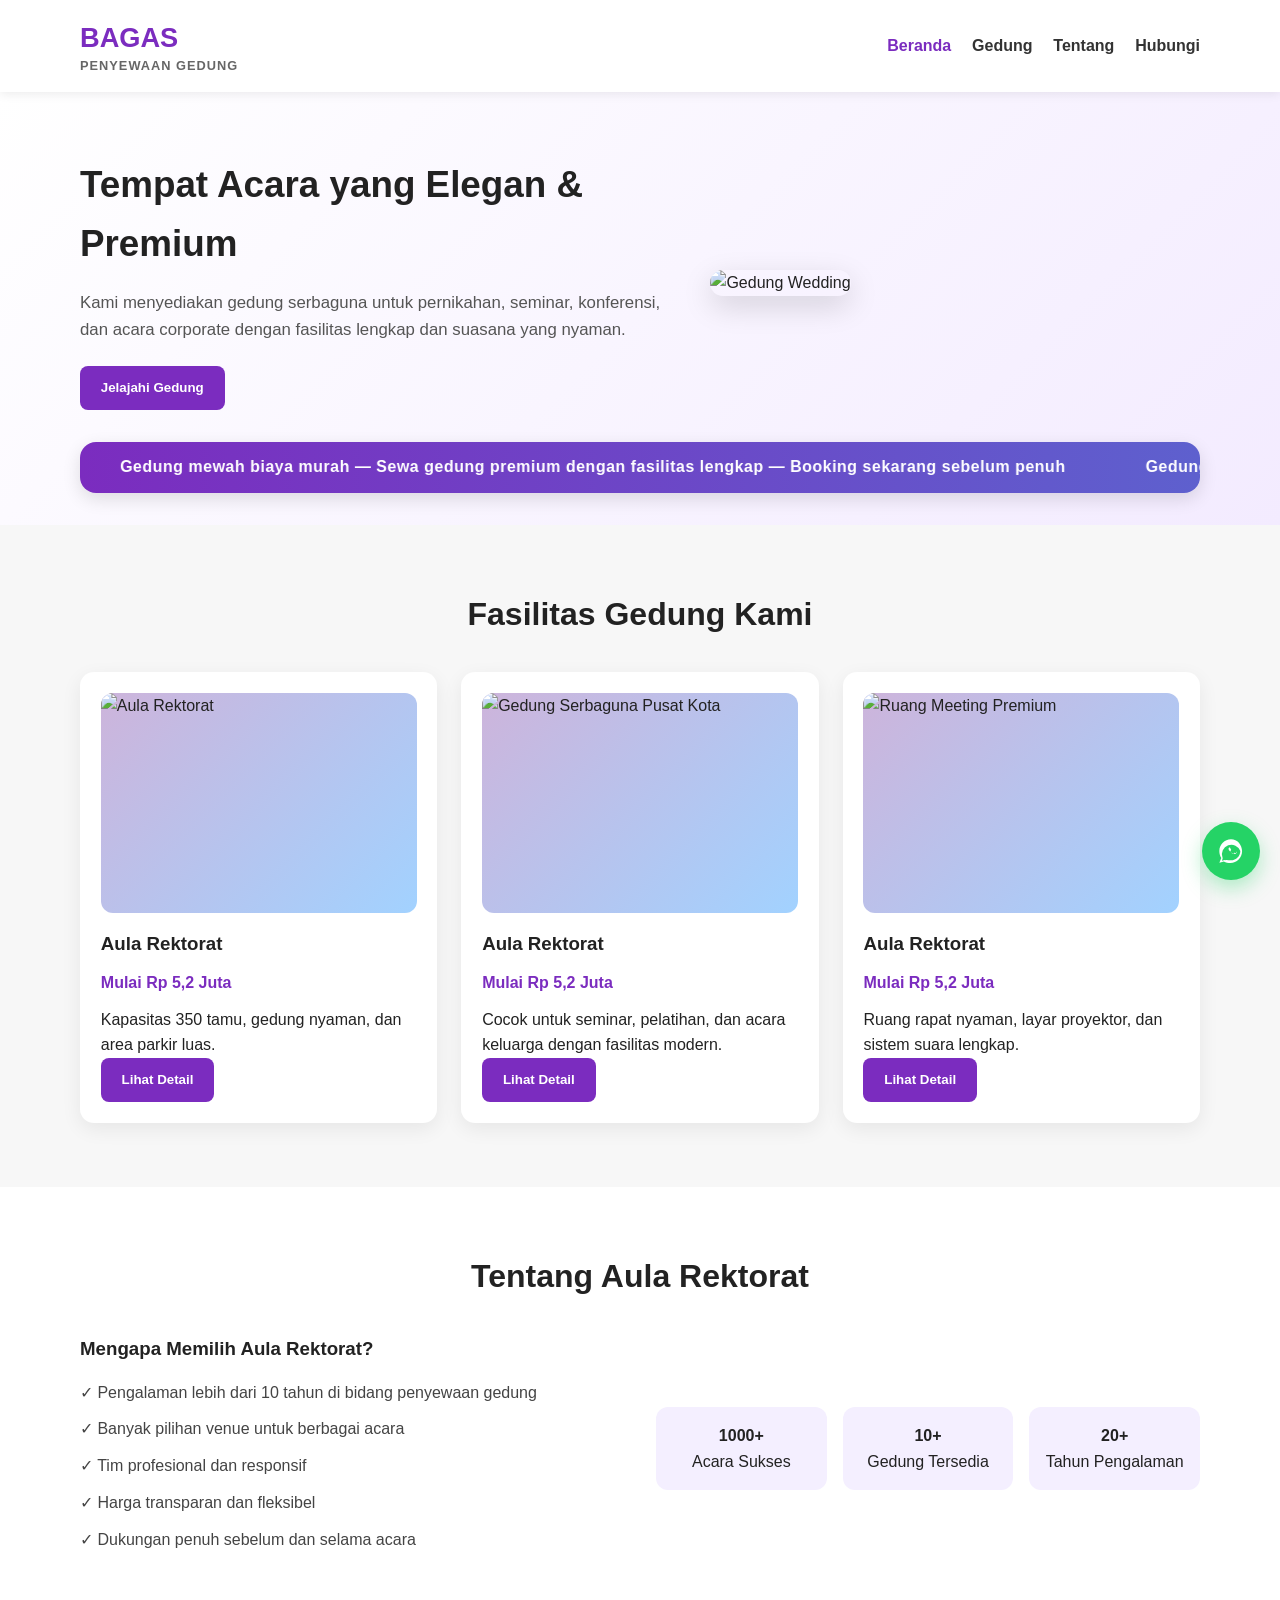
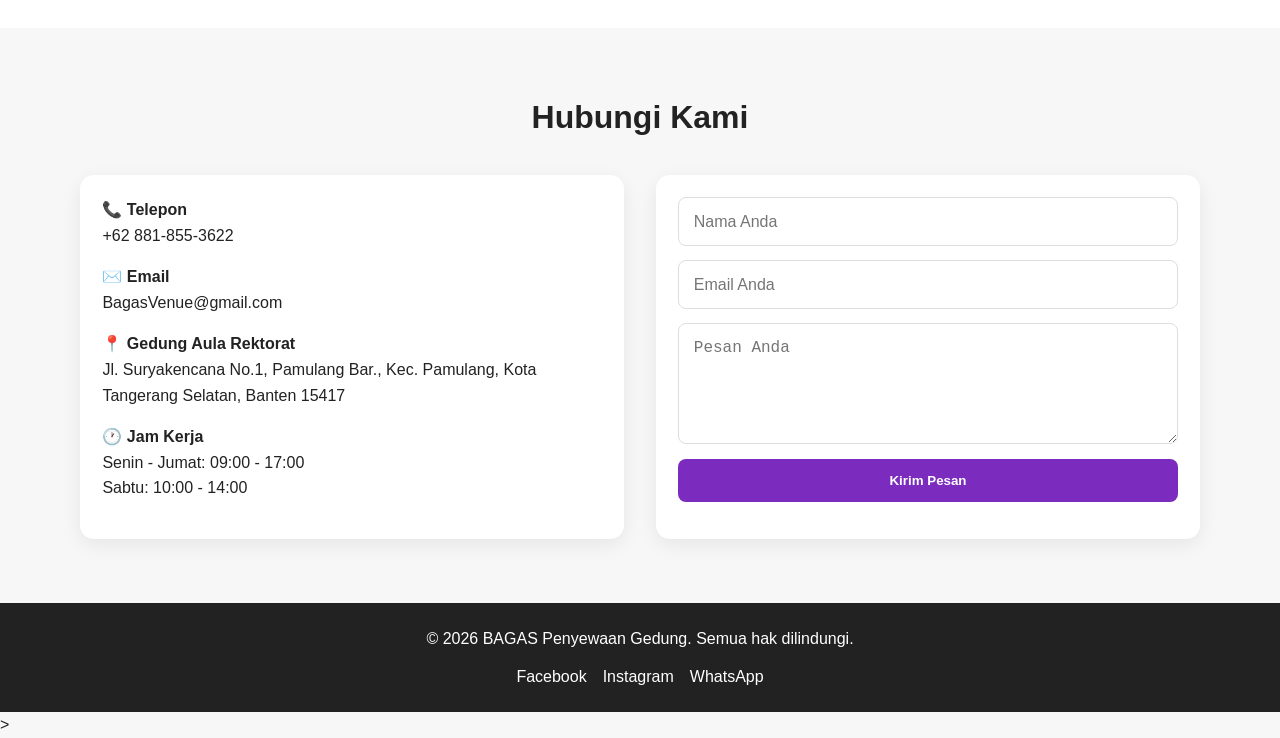
==== index.html @ 6fd58b84 "Add files via upload" ====
<!DOCTYPE html>
<html lang="id">
<head>
    <meta charset="UTF-8">
    <meta name="viewport" content="width=device-width, initial-scale=1.0">
    <title>BAGAS - Penyewaan Gedung & Venue</title>
    <style>
        * {
            margin: 0;
            padding: 0;
            box-sizing: border-box;
        }

        html {
            scroll-behavior: smooth;
        }

        body {
            font-family: Arial, sans-serif;
            background: #f7f7f7;
            color: #222;
            line-height: 1.6;
        }

        .container {
            width: min(1120px, 90%);
            margin: 0 auto;
        }

        .navbar {
            background: #fff;
            box-shadow: 0 2px 10px rgba(0,0,0,0.08);
            position: sticky;
            top: 0;
            z-index: 1000;
        }

        .navbar .container {
            display: flex;
            justify-content: space-between;
            align-items: center;
            padding: 1rem 0;
        }

        .logo h1 {
            font-size: 1.7rem;
            color: #7b2cbf;
            margin-bottom: -4px;
        }

        .logo .tagline {
            font-size: 0.8rem;
            font-weight: 700;
            color: #666;
            letter-spacing: 1px;
        }

        .nav-menu {
            display: flex;
            list-style: none;
            gap: 1.3rem;
        }

        .nav-link {
            text-decoration: none;
            color: #333;
            font-weight: 600;
            transition: color 0.3s ease;
        }

        .nav-link:hover,
        .nav-link.active {
            color: #7b2cbf;
        }

        .hero {
            padding: 4rem 0 2rem;
            background: linear-gradient(135deg, #ffffff 0%, #f3ebff 100%);
        }

        .hero-grid {
            display: grid;
            grid-template-columns: 1.1fr 0.9fr;
            gap: 2rem;
            align-items: center;
        }

        .hero-content h2 {
            font-size: 2.3rem;
            margin-bottom: 1rem;
            color: #222;
        }

        .hero-content p {
            font-size: 1.05rem;
            margin-bottom: 1.4rem;
            color: #555;
            max-width: 600px;
        }

        .cta-button,
        .property-btn,
        .submit-btn {
            background: #7b2cbf;
            color: #fff;
            border: none;
            padding: 0.9rem 1.3rem;
            border-radius: 8px;
            cursor: pointer;
            transition: 0.3s ease;
            font-weight: 600;
        }

        .cta-button:hover,
        .property-btn:hover,
        .submit-btn:hover {
            background: #5e60ce;
        }

        .hero-image img {
            width: 100%;
            border-radius: 16px;
            box-shadow: 0 10px 30px rgba(0,0,0,0.15);
        }

        .promo-bar {
            overflow: hidden;
            background: linear-gradient(90deg, #7b2cbf, #5e60ce);
            color: #fff;
            padding: 0.8rem 0;
            border-radius: 16px;
            margin-top: 2rem;
            box-shadow: 0 6px 18px rgba(0,0,0,0.12);
        }

        .promo-track {
            display: flex;
            width: max-content;
            animation: slideFade 20s linear infinite;
            white-space: nowrap;
            will-change: transform, opacity;
        }

        .promo-track span {
            padding: 0 2.5rem;
            font-weight: 700;
            letter-spacing: 0.5px;
        }

        @keyframes slideFade {
            0% {
                transform: translateX(100%);
                opacity: 0;
            }
            8% {
                transform: translateX(0);
                opacity: 1;
            }
            100% {
                transform: translateX(-60%);
                opacity: 1;
            }
        }

        .section-title {
            text-align: center;
            font-size: 2rem;
            margin-bottom: 2rem;
            color: #222;
        }

        .properties {
            padding: 4rem 0;
        }

        .properties-grid {
            display: grid;
            grid-template-columns: repeat(3, 1fr);
            gap: 1.5rem;
        }

        .property-card {
            background: #fff;
            padding: 1.3rem;
            border-radius: 14px;
            box-shadow: 0 6px 20px rgba(0,0,0,0.07);
        }

        .property-image {
            width: 100%;
            height: 220px;
            margin-bottom: 1rem;
            overflow: hidden;
            border-radius: 12px;
            background: linear-gradient(135deg, #cdb4db, #a2d2ff);
        }

        .property-image img {
            width: 100%;
            height: 100%;
            object-fit: cover;
            object-position: center;
            display: block;
        }

        .property-price {
            color: #7b2cbf;
            font-weight: 700;
            margin: 0.7rem 0;
        }

        .about {
            padding: 4rem 0;
            background: #fff;
        }

        .about-content {
            display: grid;
            grid-template-columns: 1fr 1fr;
            gap: 2rem;
            align-items: center;
        }

        .features-list {
            list-style: none;
            margin-top: 1rem;
        }

        .features-list li {
            margin-bottom: 0.7rem;
            color: #444;
        }

        .about-stats {
            display: grid;
            grid-template-columns: repeat(3, 1fr);
            gap: 1rem;
        }

        .stat {
            background: #f4efff;
            padding: 1rem;
            border-radius: 12px;
            text-align: center;
        }

        .contact {
            padding: 4rem 0;
        }

        .contact-content {
            display: grid;
            grid-template-columns: 1fr 1fr;
            gap: 2rem;
        }

        .contact-info {
            background: #fff;
            padding: 1.4rem;
            border-radius: 14px;
            box-shadow: 0 6px 20px rgba(0,0,0,0.07);
        }

        .info-item {
            margin-bottom: 1rem;
        }

        .contact-form {
            display: flex;
            flex-direction: column;
            gap: 0.9rem;
            background: #fff;
            padding: 1.4rem;
            border-radius: 14px;
            box-shadow: 0 6px 20px rgba(0,0,0,0.07);
        }

        .contact-form input,
        .contact-form textarea {
            padding: 0.9rem;
            border: 1px solid #ddd;
            border-radius: 8px;
            font-size: 1rem;
        }

        .footer {
            background: #222;
            color: #fff;
            padding: 1.4rem 0;
            text-align: center;
        }

        .social-links {
            margin-top: 0.8rem;
            display: flex;
            justify-content: center;
            gap: 1rem;
        }

        .social-link {
            color: #fff;
            text-decoration: none;
        }

        .whatsapp-float {
            position: fixed;
            right: 20px;
            bottom: 20px;
            width: 58px;
            height: 58px;
            background: #25D366;
            color: #fff;
            border-radius: 50%;
            display: flex;
            align-items: center;
            justify-content: center;
            box-shadow: 0 8px 20px rgba(37, 211, 102, 0.35);
            z-index: 1200;
            transition: transform 0.3s ease, box-shadow 0.3s ease;
        }

        .whatsapp-float:hover {
            transform: scale(1.05);
            box-shadow: 0 10px 24px rgba(37, 211, 102, 0.45);
        }

        .whatsapp-float svg {
            width: 28px;
            height: 28px;
        }

        @media (max-width: 900px) {
            .hero-grid,
            .about-content,
            .contact-content,
            .properties-grid {
                grid-template-columns: 1fr;
            }

            .about-stats {
                grid-template-columns: 1fr;
            }
        }

        @media (max-width: 700px) {
            .nav-menu {
                display: none;
            }

            .navbar .container {
                justify-content: center;
            }

            .hero {
                padding: 2.5rem 0;
            }

            .hero-content h2 {
                font-size: 1.8rem;
            }
        }
    </style>
</head>
<body>
    <nav class="navbar">
        <div class="container">
            <div class="logo">
                <h1>BAGAS</h1>
                <p class="tagline">PENYEWAAN GEDUNG</p>
            </div>
            <ul class="nav-menu">
                <li><a href="#home" class="nav-link active">Beranda</a></li>
                <li><a href="#properties" class="nav-link">Gedung</a></li>
                <li><a href="#about" class="nav-link">Tentang</a></li>
                <li><a href="#contact" class="nav-link">Hubungi</a></li>
            </ul>
        </div>
    </nav>

    <section id="home" class="hero">
        <div class="container hero-grid">
            <div class="hero-content">
                <h2>Tempat Acara yang Elegan & Premium</h2>
                <p>Kami menyediakan gedung serbaguna untuk pernikahan, seminar, konferensi, dan acara corporate dengan fasilitas lengkap dan suasana yang nyaman.</p>
                <button class="cta-button" type="button">Jelajahi Gedung</button>
            </div>
            <div class="hero-image">
                <img src="https://lpaud-unpam.my.id/uploads/1783749265_6a51da914f700.jpeg" alt="Gedung Wedding">
            </div>
        </div>

        <div class="container">
            <div class="promo-bar" aria-label="Promo bergerak">
                <div class="promo-track">
                    <span>Gedung mewah biaya murah — Sewa gedung premium dengan fasilitas lengkap — Booking sekarang sebelum penuh</span>
                    <span>Gedung mewah biaya murah — Sewa gedung premium dengan fasilitas lengkap — Booking sekarang sebelum penuh</span>
                    <span>Gedung mewah biaya murah — Sewa gedung premium dengan fasilitas lengkap — Booking sekarang sebelum penuh</span>
                    <span>Gedung mewah biaya murah — Sewa gedung premium dengan fasilitas lengkap — Booking sekarang sebelum penuh</span>
                </div>
            </div>
        </div>
    </section>

    <section id="properties" class="properties">
        <div class="container">
            <h2 class="section-title">Fasilitas Gedung Kami</h2>
            <div class="properties-grid">
                <div class="property-card">
                    <div class="property-image">
                        <img src="https://lpaud-unpam.my.id/uploads/1783750425_6a51df19eacb4.jpeg" alt="Aula Rektorat">
                    </div>
                    <h3>Aula Rektorat</h3>
                    <p class="property-price">Mulai Rp 5,2 Juta</p>
                    <p class="property-desc">Kapasitas 350 tamu, gedung nyaman, dan area parkir luas.</p>
                    <button class="property-btn">Lihat Detail</button>
                </div>
                <div class="property-card">
                    <div class="property-image">
                        <img src="https://lpaud-unpam.my.id/uploads/1783750413_6a51df0d3346a.jpeg" alt="Gedung Serbaguna Pusat Kota">
                    </div>
                    <h3>Aula Rektorat</h3>
                    <p class="property-price">Mulai Rp 5,2 Juta</p>
                    <p class="property-desc">Cocok untuk seminar, pelatihan, dan acara keluarga dengan fasilitas modern.</p>
                    <button class="property-btn">Lihat Detail</button>
                </div>
                <div class="property-card">
                    <div class="property-image">
                        <img src="https://lpaud-unpam.my.id/uploads/1783750440_6a51df28068a8.jpeg" alt="Ruang Meeting Premium">
                    </div>
                    <h3>Aula Rektorat</h3>
                    <p class="property-price">Mulai Rp 5,2 Juta</p>
                    <p class="property-desc">Ruang rapat nyaman, layar proyektor, dan sistem suara lengkap.</p>
                    <button class="property-btn">Lihat Detail</button>
                </div>
            </div>
        </div>
    </section>

    <section id="about" class="about">
        <div class="container">
            <h2 class="section-title">Tentang Aula Rektorat</h2>
            <div class="about-content">
                <div class="about-text">
                    <h3>Mengapa Memilih Aula Rektorat?</h3>
                    <ul class="features-list">
                        <li>✓ Pengalaman lebih dari 10 tahun di bidang penyewaan gedung</li>
                        <li>✓ Banyak pilihan venue untuk berbagai acara</li>
                        <li>✓ Tim profesional dan responsif</li>
                        <li>✓ Harga transparan dan fleksibel</li>
                        <li>✓ Dukungan penuh sebelum dan selama acara</li>
                    </ul>
                </div>
                <div class="about-stats">
                    <div class="stat">
            
            
            
                        <h4>1000+</h4>
                        <p>Acara Sukses</p>
                    </div>
                    <div class="stat">
                        <h4>10+</h4>
                        <p>Gedung Tersedia</p>
                    </div>
                    <div class="stat">
                        <h4>20+</h4>
                        <p>Tahun Pengalaman</p>
                    </div>
                </div>
            </div>
        </div>
    </section>

    <section id="contact" class="contact">
        <div class="container">
            <h2 class="section-title">Hubungi Kami</h2>
            <div class="contact-content">
                <div class="contact-info">
                    <div class="info-item">
                        <h4>📞 Telepon</h4>
                        <p>+62 881-855-3622</p>
                    </div>
                    <div class="info-item">
                        <h4>✉️ Email</h4>
                        <p>BagasVenue@gmail.com</p>
                    </div>
                    <div class="info-item">
                        <h4>📍 Gedung Aula Rektorat</h4>
                        <p>Jl. Suryakencana No.1, Pamulang Bar., Kec. Pamulang, Kota Tangerang Selatan, Banten 15417</p>
                    </div>
                    <div class="info-item">
                        <h4>🕐 Jam Kerja</h4>
                        <p>Senin - Jumat: 09:00 - 17:00<br>Sabtu: 10:00 - 14:00</p>
                    </div>
                </div>
                <form class="contact-form">
                    <input type="text" placeholder="Nama Anda" required>
                    <input type="email" placeholder="Email Anda" required>
                    <textarea placeholder="Pesan Anda" rows="5" required></textarea>
                    <button type="submit" class="submit-btn">Kirim Pesan</button>
                </form>
            </div>
        </div>
    </section>

    <footer class="footer">
        <div class="container">
            <p>&copy; 2026 BAGAS Penyewaan Gedung. Semua hak dilindungi.</p>
            <div class="social-links">
                <a href="#" class="social-link">Facebook</a>
                <a href="#" class="social-link">Instagram</a>
                <a href="#" class="social-link">WhatsApp</a>
            </div>
        </div>
    </footer>

    <a href="https://wa.me/628818553622?text=Halo%20Pak%Bagas%2C%20saya%20ingin%20menanyakan%20penyewaan%20gedung." class="whatsapp-float" target="_blank" rel="noopener noreferrer" aria-label="Hubungi WhatsApp BAGAS">
        <svg viewBox="0 0 24 24" fill="currentColor" aria-hidden="true">
            <path d="M16.6 14.2c-.2-.1-1.2-.6-1.4-.7-.2-.1-.3-.1-.4.1-.1.2-.5.7-.6.8-.1.1-.2.1-.4 0-.2-.1-.8-.3-1.5-.9-.5-.5-.9-1.1-.9-1.3 0-.1 0-.2.1-.3.1-.1.2-.2.3-.3.1-.1.1-.2.2-.3.1-.1.1-.2.1-.3 0-.1-.1-.3-.2-.4-.1-.1-.4-.9-.6-1.2-.2-.3-.3-.3-.4-.3h-.3c-.1 0-.2 0-.3.1-.1.1-.4.4-.4.9s.4 1.1.5 1.2c.1.1 1.2 1.9 2.9 2.7.4.2.7.3 1 .4.4.1.8.1 1.1.1.3 0 .7-.1.9-.2.2-.1.5-.4.6-.8.1-.3.1-.6 0-.7-.1-.1-.3-.2-.4-.3zM12 2C6.5 2 2 6.5 2 12c0 2.2.6 4.3 1.7 6.1L2 22l3.9-1.1c1.7.9 3.6 1.4 5.6 1.4 5.5 0 10-4.5 10-10S17.5 2 12 2zm0 18c-1.8 0-3.5-.5-5-.1l-.4-.2-2.3.6.6-2.3-.2-.4A8 8 0 1 1 20 12c0 4.4-3.6 8-8 8z"/>
        </svg>
    </a>
</body>
</html>>
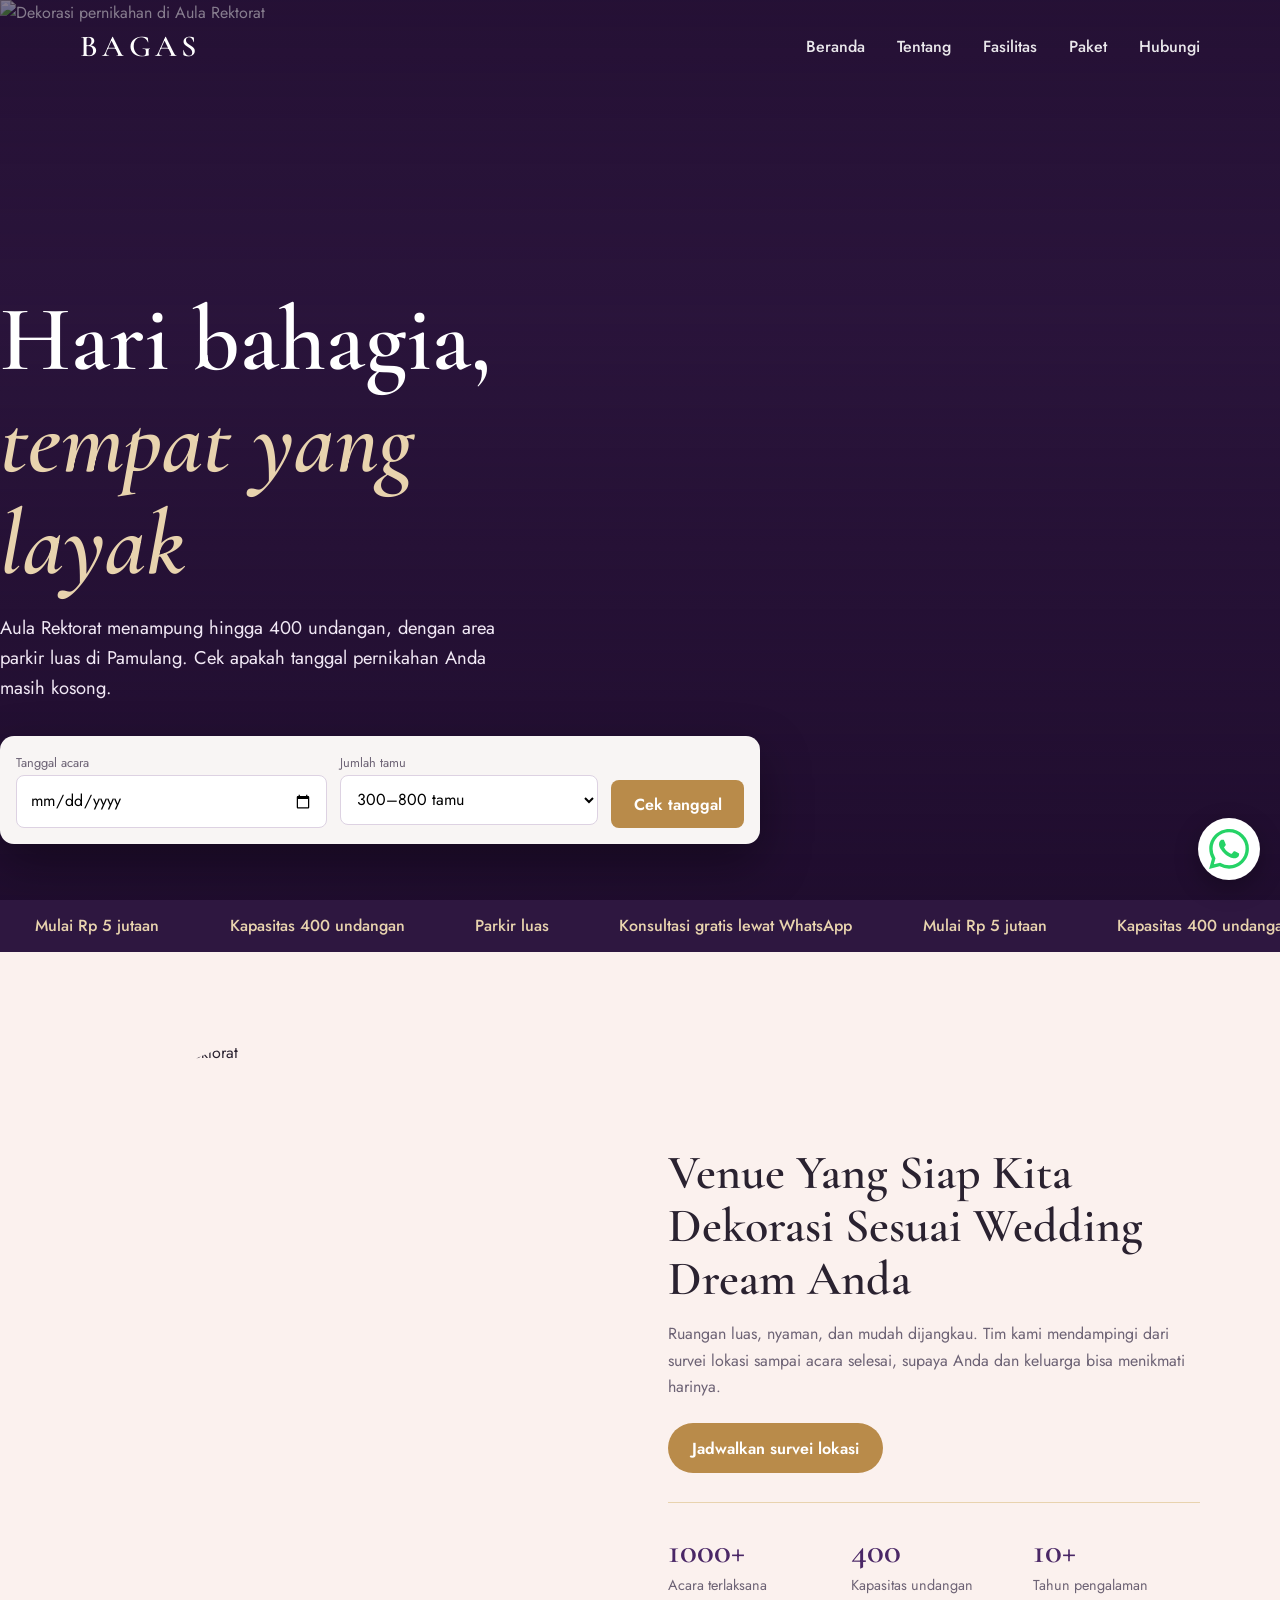
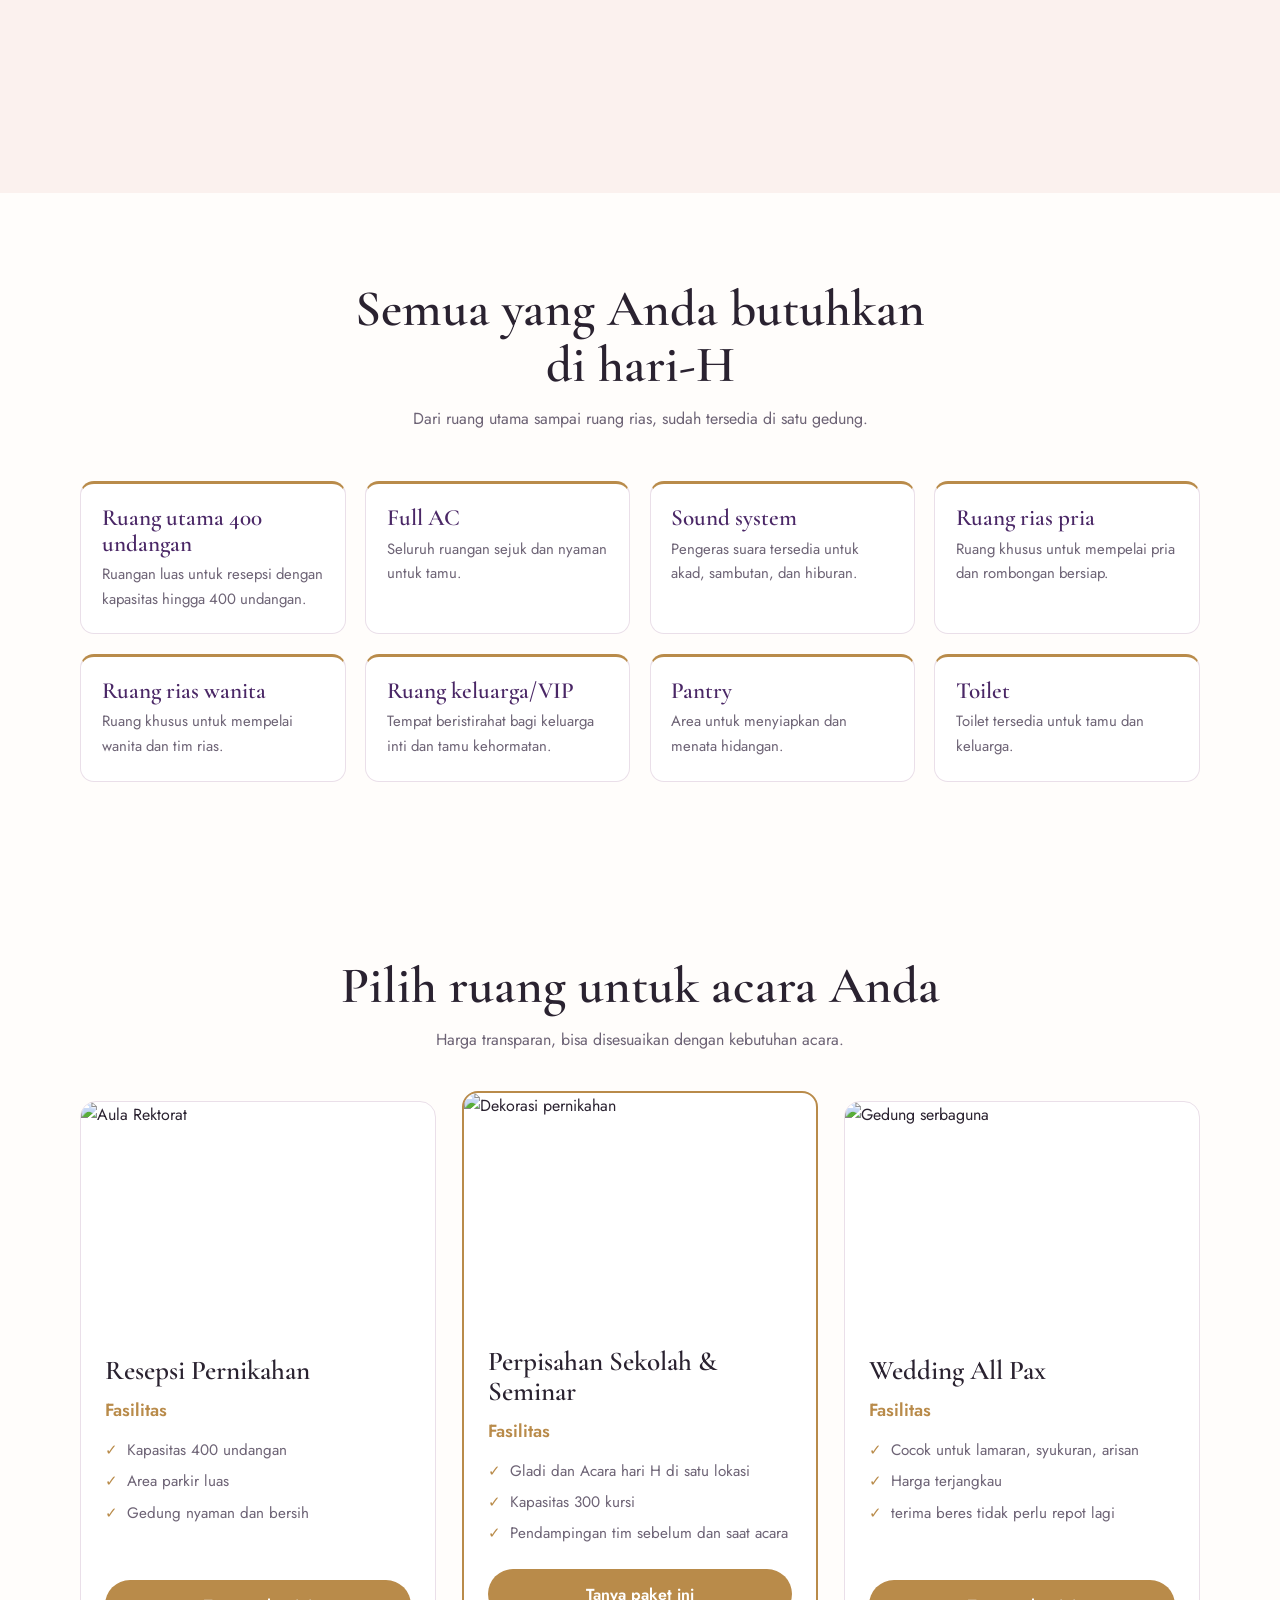
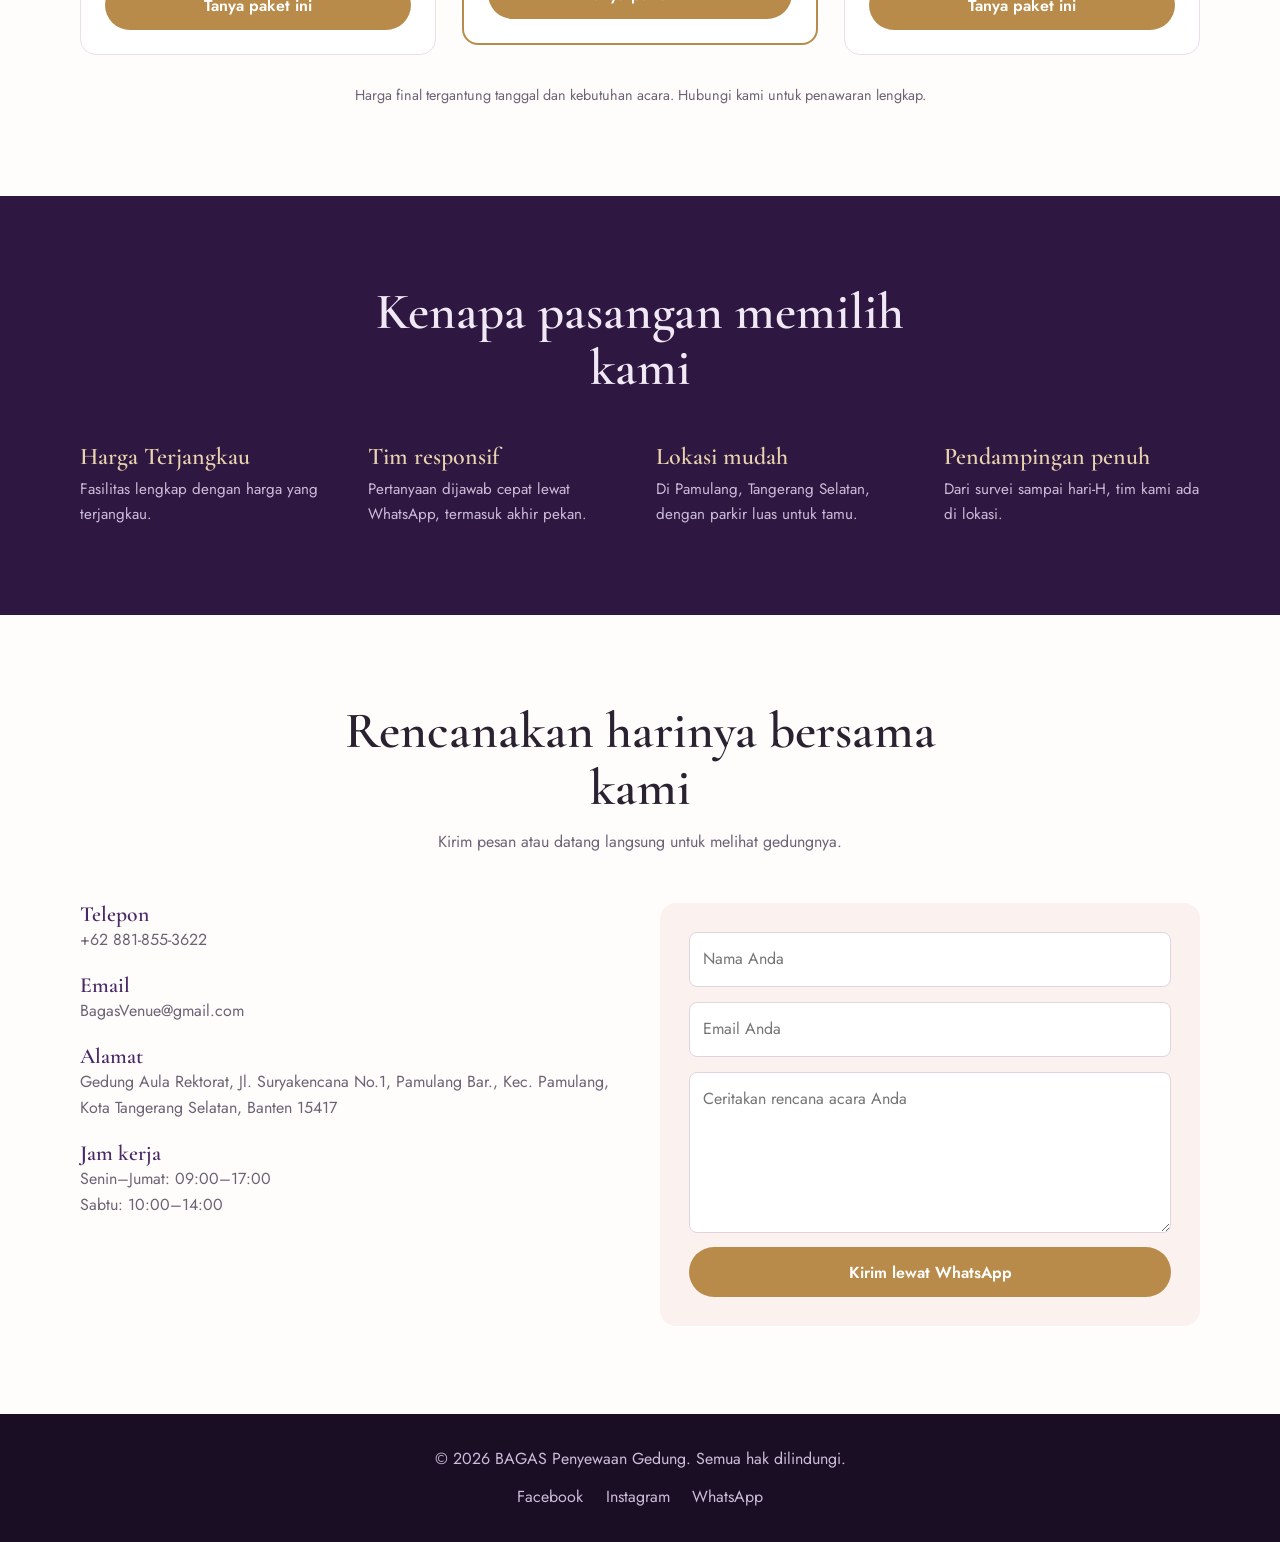
==== commit 150d3ec0: "Add files via upload" ====
--- a/index.html
+++ b/index.html
@@ -1,523 +1,349 @@
 <!DOCTYPE html>
 <html lang="id">
 <head>
-    <meta charset="UTF-8">
-    <meta name="viewport" content="width=device-width, initial-scale=1.0">
-    <title>BAGAS - Penyewaan Gedung & Venue</title>
-    <style>
-        * {
-            margin: 0;
-            padding: 0;
-            box-sizing: border-box;
-        }
-
-        html {
-            scroll-behavior: smooth;
-        }
-
-        body {
-            font-family: Arial, sans-serif;
-            background: #f7f7f7;
-            color: #222;
-            line-height: 1.6;
-        }
-
-        .container {
-            width: min(1120px, 90%);
-            margin: 0 auto;
-        }
-
-        .navbar {
-            background: #fff;
-            box-shadow: 0 2px 10px rgba(0,0,0,0.08);
-            position: sticky;
-            top: 0;
-            z-index: 1000;
-        }
-
-        .navbar .container {
-            display: flex;
-            justify-content: space-between;
-            align-items: center;
-            padding: 1rem 0;
-        }
-
-        .logo h1 {
-            font-size: 1.7rem;
-            color: #7b2cbf;
-            margin-bottom: -4px;
-        }
-
-        .logo .tagline {
-            font-size: 0.8rem;
-            font-weight: 700;
-            color: #666;
-            letter-spacing: 1px;
-        }
-
-        .nav-menu {
-            display: flex;
-            list-style: none;
-            gap: 1.3rem;
-        }
-
-        .nav-link {
-            text-decoration: none;
-            color: #333;
-            font-weight: 600;
-            transition: color 0.3s ease;
-        }
-
-        .nav-link:hover,
-        .nav-link.active {
-            color: #7b2cbf;
-        }
-
-        .hero {
-            padding: 4rem 0 2rem;
-            background: linear-gradient(135deg, #ffffff 0%, #f3ebff 100%);
-        }
-
-        .hero-grid {
-            display: grid;
-            grid-template-columns: 1.1fr 0.9fr;
-            gap: 2rem;
-            align-items: center;
-        }
-
-        .hero-content h2 {
-            font-size: 2.3rem;
-            margin-bottom: 1rem;
-            color: #222;
-        }
-
-        .hero-content p {
-            font-size: 1.05rem;
-            margin-bottom: 1.4rem;
-            color: #555;
-            max-width: 600px;
-        }
-
-        .cta-button,
-        .property-btn,
-        .submit-btn {
-            background: #7b2cbf;
-            color: #fff;
-            border: none;
-            padding: 0.9rem 1.3rem;
-            border-radius: 8px;
-            cursor: pointer;
-            transition: 0.3s ease;
-            font-weight: 600;
-        }
-
-        .cta-button:hover,
-        .property-btn:hover,
-        .submit-btn:hover {
-            background: #5e60ce;
-        }
-
-        .hero-image img {
-            width: 100%;
-            border-radius: 16px;
-            box-shadow: 0 10px 30px rgba(0,0,0,0.15);
-        }
-
-        .promo-bar {
-            overflow: hidden;
-            background: linear-gradient(90deg, #7b2cbf, #5e60ce);
-            color: #fff;
-            padding: 0.8rem 0;
-            border-radius: 16px;
-            margin-top: 2rem;
-            box-shadow: 0 6px 18px rgba(0,0,0,0.12);
-        }
-
-        .promo-track {
-            display: flex;
-            width: max-content;
-            animation: slideFade 20s linear infinite;
-            white-space: nowrap;
-            will-change: transform, opacity;
-        }
-
-        .promo-track span {
-            padding: 0 2.5rem;
-            font-weight: 700;
-            letter-spacing: 0.5px;
-        }
-
-        @keyframes slideFade {
-            0% {
-                transform: translateX(100%);
-                opacity: 0;
-            }
-            8% {
-                transform: translateX(0);
-                opacity: 1;
-            }
-            100% {
-                transform: translateX(-60%);
-                opacity: 1;
-            }
-        }
-
-        .section-title {
-            text-align: center;
-            font-size: 2rem;
-            margin-bottom: 2rem;
-            color: #222;
-        }
-
-        .properties {
-            padding: 4rem 0;
-        }
-
-        .properties-grid {
-            display: grid;
-            grid-template-columns: repeat(3, 1fr);
-            gap: 1.5rem;
-        }
-
-        .property-card {
-            background: #fff;
-            padding: 1.3rem;
-            border-radius: 14px;
-            box-shadow: 0 6px 20px rgba(0,0,0,0.07);
-        }
-
-        .property-image {
-            width: 100%;
-            height: 220px;
-            margin-bottom: 1rem;
-            overflow: hidden;
-            border-radius: 12px;
-            background: linear-gradient(135deg, #cdb4db, #a2d2ff);
-        }
-
-        .property-image img {
-            width: 100%;
-            height: 100%;
-            object-fit: cover;
-            object-position: center;
-            display: block;
-        }
-
-        .property-price {
-            color: #7b2cbf;
-            font-weight: 700;
-            margin: 0.7rem 0;
-        }
-
-        .about {
-            padding: 4rem 0;
-            background: #fff;
-        }
-
-        .about-content {
-            display: grid;
-            grid-template-columns: 1fr 1fr;
-            gap: 2rem;
-            align-items: center;
-        }
-
-        .features-list {
-            list-style: none;
-            margin-top: 1rem;
-        }
-
-        .features-list li {
-            margin-bottom: 0.7rem;
-            color: #444;
-        }
-
-        .about-stats {
-            display: grid;
-            grid-template-columns: repeat(3, 1fr);
-            gap: 1rem;
-        }
-
-        .stat {
-            background: #f4efff;
-            padding: 1rem;
-            border-radius: 12px;
-            text-align: center;
-        }
-
-        .contact {
-            padding: 4rem 0;
-        }
-
-        .contact-content {
-            display: grid;
-            grid-template-columns: 1fr 1fr;
-            gap: 2rem;
-        }
-
-        .contact-info {
-            background: #fff;
-            padding: 1.4rem;
-            border-radius: 14px;
-            box-shadow: 0 6px 20px rgba(0,0,0,0.07);
-        }
-
-        .info-item {
-            margin-bottom: 1rem;
-        }
-
-        .contact-form {
-            display: flex;
-            flex-direction: column;
-            gap: 0.9rem;
-            background: #fff;
-            padding: 1.4rem;
-            border-radius: 14px;
-            box-shadow: 0 6px 20px rgba(0,0,0,0.07);
-        }
-
-        .contact-form input,
-        .contact-form textarea {
-            padding: 0.9rem;
-            border: 1px solid #ddd;
-            border-radius: 8px;
-            font-size: 1rem;
-        }
-
-        .footer {
-            background: #222;
-            color: #fff;
-            padding: 1.4rem 0;
-            text-align: center;
-        }
-
-        .social-links {
-            margin-top: 0.8rem;
-            display: flex;
-            justify-content: center;
-            gap: 1rem;
-        }
-
-        .social-link {
-            color: #fff;
-            text-decoration: none;
-        }
-
-        .whatsapp-float {
-            position: fixed;
-            right: 20px;
-            bottom: 20px;
-            width: 58px;
-            height: 58px;
-            background: #25D366;
-            color: #fff;
-            border-radius: 50%;
-            display: flex;
-            align-items: center;
-            justify-content: center;
-            box-shadow: 0 8px 20px rgba(37, 211, 102, 0.35);
-            z-index: 1200;
-            transition: transform 0.3s ease, box-shadow 0.3s ease;
-        }
-
-        .whatsapp-float:hover {
-            transform: scale(1.05);
-            box-shadow: 0 10px 24px rgba(37, 211, 102, 0.45);
-        }
-
-        .whatsapp-float svg {
-            width: 28px;
-            height: 28px;
-        }
-
-        @media (max-width: 900px) {
-            .hero-grid,
-            .about-content,
-            .contact-content,
-            .properties-grid {
-                grid-template-columns: 1fr;
-            }
-
-            .about-stats {
-                grid-template-columns: 1fr;
-            }
-        }
-
-        @media (max-width: 700px) {
-            .nav-menu {
-                display: none;
-            }
-
-            .navbar .container {
-                justify-content: center;
-            }
-
-            .hero {
-                padding: 2.5rem 0;
-            }
-
-            .hero-content h2 {
-                font-size: 1.8rem;
-            }
-        }
-    </style>
+<meta charset="UTF-8">
+<meta name="viewport" content="width=device-width, initial-scale=1.0">
+<title>BAGAS – Gedung Pernikahan Aula Rektorat, Pamulang</title>
+<meta name="description" content="Sewa Aula Rektorat untuk pernikahan: kapasitas 400 undangan, parkir luas, mulai Rp 5,2 juta. Cek tanggal langsung lewat WhatsApp.">
+<link rel="preconnect" href="https://fonts.googleapis.com">
+<link rel="preconnect" href="https://fonts.gstatic.com" crossorigin>
+<link href="https://fonts.googleapis.com/css2?family=Cormorant+Garamond:ital,wght@0,500;0,600;1,500&family=Jost:wght@400;500;600&display=swap" rel="stylesheet">
+<style>
+:root{
+  --plum:#2e1740; --plum-2:#4a2766; --gold:#b98b4a; --gold-soft:#e8d3ae;
+  --blush:#fbf1ee; --paper:#fffdfb; --ink:#2a2230; --muted:#6d6375;
+  --serif:'Cormorant Garamond',Georgia,serif; --sans:'Jost',Arial,sans-serif;
+}
+*{margin:0;padding:0;box-sizing:border-box}
+html{scroll-behavior:smooth;-webkit-text-size-adjust:100%}
+body{overflow-x:hidden;font-family:var(--sans);background:var(--paper);color:var(--ink);line-height:1.65}
+img{display:block;max-width:100%}
+a{color:inherit}
+:focus-visible{outline:3px solid var(--gold);outline-offset:3px}
+.container{width:min(1120px,90%);margin:0 auto}
+h1,h2,h3{font-family:var(--serif);font-weight:600;line-height:1.1}
+
+/* NAV */
+.navbar{position:absolute;inset:0 0 auto 0;z-index:20}
+.navbar .container{position:relative;display:flex;justify-content:space-between;align-items:center;padding:1.4rem 0}
+.logo{font-family:var(--serif);font-size:1.9rem;font-weight:600;letter-spacing:.14em;color:#fff;text-decoration:none}
+.nav-menu{display:flex;list-style:none;gap:2rem}
+.nav-link{color:#fff;text-decoration:none;font-weight:500;opacity:.9}
+.nav-link:hover{opacity:1;color:var(--gold-soft)}
+
+.nav-toggle{display:none;width:44px;height:44px;background:rgba(46,23,64,.55);border:1px solid rgba(255,255,255,.35);border-radius:10px;cursor:pointer;flex-direction:column;align-items:center;justify-content:center;gap:5px}
+.nav-toggle span{width:22px;height:2px;background:#fff;border-radius:2px;transition:transform .25s,opacity .25s}
+.nav-toggle[aria-expanded="true"] span:nth-child(1){transform:translateY(7px) rotate(45deg)}
+.nav-toggle[aria-expanded="true"] span:nth-child(2){opacity:0}
+.nav-toggle[aria-expanded="true"] span:nth-child(3){transform:translateY(-7px) rotate(-45deg)}
+
+/* HERO */
+.hero{position:relative;min-height:100vh;min-height:100svh;display:flex;align-items:flex-end;color:#fff;overflow:hidden;background:var(--plum)}
+.hero-bg{position:absolute;inset:0;width:100%;height:100%;object-fit:cover;animation:settle 2.4s ease-out both}
+.hero::after{content:"";position:absolute;inset:0;background:linear-gradient(180deg,rgba(30,12,44,.55) 0%,rgba(30,12,44,.25) 35%,rgba(30,12,44,.88) 100%)}
+.hero-inner{position:relative;z-index:2;padding:9rem 0 3.5rem;width:100%}
+.hero h1{font-size:clamp(2.8rem,7.5vw,5.8rem);max-width:12ch;margin-bottom:1.1rem;animation:rise 1.2s .3s ease-out both}
+.hero h1 em{font-style:italic;color:var(--gold-soft)}
+.hero p.lead{font-size:1.15rem;max-width:46ch;color:#f1e8f5;margin-bottom:2rem;animation:rise 1.2s .5s ease-out both}
+@keyframes settle{from{transform:scale(1.12)}to{transform:scale(1)}}
+@keyframes rise{from{opacity:0;transform:translateY(24px)}to{opacity:1;transform:none}}
+
+/* DATE CHECKER */
+.checker{display:grid;grid-template-columns:1.2fr 1fr auto;gap:.8rem;background:rgba(255,253,251,.97);padding:1rem;border-radius:14px;color:var(--ink);max-width:760px;animation:rise 1.2s .7s ease-out both;box-shadow:0 20px 50px rgba(0,0,0,.35)}
+.checker label{display:block;font-size:.8rem;color:var(--muted);margin-bottom:.15rem}
+.checker input,.checker select{width:100%;padding:.7rem .8rem;border:1px solid #ddd2e2;border-radius:8px;font:inherit;background:#fff}
+.btn{display:inline-block;background:var(--gold);color:#fff;border:0;padding:.85rem 1.5rem;border-radius:999px;font:600 1rem var(--sans);cursor:pointer;text-decoration:none;transition:background .25s}
+.btn:hover{background:#9c7236}
+.checker .btn{align-self:end;border-radius:8px;padding:.78rem 1.4rem}
+
+/* PROMO */
+.promo{background:var(--plum);color:var(--gold-soft);overflow:hidden;padding:.8rem 0}
+.promo-track{display:flex;width:max-content;animation:marquee 32s linear infinite}
+.promo-track span{padding:0 2.2rem;font-weight:500;white-space:nowrap}
+@keyframes marquee{to{transform:translateX(-50%)}}
+
+/* SECTIONS */
+section{padding:5.5rem 0}
+.section-head{max-width:620px;margin:0 auto 3rem;text-align:center}
+.section-head h2{font-size:clamp(2rem,4.5vw,3.2rem);margin-bottom:.8rem}
+.section-head p{color:var(--muted)}
+
+/* STORY */
+.story{background:var(--blush)}
+.story-grid{display:grid;grid-template-columns:1fr 1fr;gap:3.5rem;align-items:center}
+.story-grid img{width:100%;aspect-ratio:4/5;object-fit:cover;border-radius:200px 200px 16px 16px}
+.story h2{font-size:clamp(2rem,4vw,3rem);margin-bottom:1rem}
+.story p{color:var(--muted);margin-bottom:1.4rem;max-width:52ch}
+.facts{display:grid;grid-template-columns:repeat(3,1fr);gap:1rem;margin-top:1.8rem;padding-top:1.6rem;border-top:1px solid var(--gold-soft)}
+.facts b{display:block;font:600 2.2rem var(--serif);color:var(--plum-2)}
+.facts span{font-size:.9rem;color:var(--muted)}
+
+/* FASILITAS */
+.fasilitas-grid{display:grid;grid-template-columns:repeat(4,1fr);gap:1.2rem}
+.fas{background:#fff;border:1px solid #eadfe9;border-radius:14px;padding:1.4rem 1.3rem;border-top:3px solid var(--gold)}
+.fas h3{font-size:1.45rem;color:var(--plum-2);margin-bottom:.3rem}
+.fas p{font-size:.93rem;color:var(--muted)}
+.fas.utama{background:var(--plum);border-color:var(--plum)}
+.fas.utama h3{color:var(--gold-soft)}
+.fas.utama p{color:#cdbbd8}
+
+/* PAKET */
+.packages-grid{display:grid;grid-template-columns:repeat(3,1fr);gap:1.6rem}
+.pkg{background:#fff;border:1px solid #eadfe9;border-radius:16px;overflow:hidden;display:flex;flex-direction:column}
+.pkg img{width:100%;height:230px;object-fit:cover}
+.pkg-body{padding:1.5rem;display:flex;flex-direction:column;gap:.6rem;flex:1}
+.pkg h3{font-size:1.7rem}
+.price{color:var(--gold);font-weight:600;font-size:1.1rem}
+.pkg ul{list-style:none;color:var(--muted);font-size:.95rem;flex:1}
+.pkg li{padding:.2rem 0 .2rem 1.4rem;position:relative}
+.pkg li::before{content:"✓";position:absolute;left:0;color:var(--gold)}
+.pkg.featured{border:2px solid var(--gold);transform:translateY(-10px)}
+.pkg .btn{text-align:center;margin-top:.6rem}
+.note{text-align:center;color:var(--muted);font-size:.9rem;margin-top:1.8rem}
+
+/* KENAPA */
+.why{background:var(--plum);color:#f1e8f5}
+.why .section-head p{color:#cdbbd8}
+.why-grid{display:grid;grid-template-columns:repeat(4,1fr);gap:2rem}
+.why-grid h3{font-size:1.5rem;color:var(--gold-soft);margin-bottom:.4rem}
+.why-grid p{font-size:.95rem;color:#cdbbd8}
+
+/* KONTAK */
+.contact-grid{display:grid;grid-template-columns:1fr 1fr;gap:2.5rem}
+.info-item{margin-bottom:1.3rem}
+.info-item h3{font-size:1.35rem;color:var(--plum-2)}
+.info-item p{color:var(--muted)}
+.contact-form{display:flex;flex-direction:column;gap:.9rem;background:var(--blush);padding:1.8rem;border-radius:16px}
+.contact-form input,.contact-form textarea{padding:.85rem;border:1px solid #e2d4de;border-radius:8px;font:inherit;background:#fff}
+
+/* FOOTER */
+.footer{background:#1a0e25;color:#cdbbd8;padding:2rem 0;text-align:center}
+.social-links{margin-top:.7rem;display:flex;justify-content:center;gap:1.4rem}
+.social-link{text-decoration:none}
+.social-link:hover{color:var(--gold-soft)}
+
+.whatsapp-float{position:fixed;right:20px;bottom:20px;width:62px;height:62px;background:#fff;color:#25D366;border-radius:50%;display:flex;align-items:center;justify-content:center;box-shadow:0 8px 24px rgba(0,0,0,.28);z-index:30;transition:transform .25s}
+.whatsapp-float:hover{transform:scale(1.07)}
+.whatsapp-float svg{width:40px;height:40px}
+
+@media (max-width:900px){
+  .checker{grid-template-columns:1fr}
+  .story-grid,.contact-grid,.packages-grid{grid-template-columns:1fr}
+  .why-grid,.fasilitas-grid{grid-template-columns:1fr 1fr}
+  .pkg.featured{transform:none}
+  .story-grid img{aspect-ratio:4/3;border-radius:16px}
+}
+@media (max-width:700px){
+  .why-grid,.fasilitas-grid{grid-template-columns:1fr}
+  section{padding:4rem 0}
+}
+@media (max-width:700px){
+  .nav-toggle{display:flex}
+  .nav-menu{display:none;position:absolute;top:100%;left:0;right:0;flex-direction:column;gap:0;background:rgba(46,23,64,.97);border-radius:14px;padding:.5rem;box-shadow:0 14px 34px rgba(0,0,0,.35)}
+  .nav-menu.open{display:flex}
+  .nav-link{display:block;padding:.9rem 1rem;font-size:1.05rem}
+  .hero-inner{padding:6.5rem 0 2rem}
+  .hero h1{max-width:none}
+  .hero p.lead{font-size:1.02rem;margin-bottom:1.4rem}
+  .checker{padding:.9rem}
+  .checker input,.checker select,.contact-form input,.contact-form textarea{font-size:16px}
+  .checker .btn,.story .btn{width:100%;text-align:center}
+  .section-head{margin-bottom:2rem}
+  .facts{gap:.5rem}
+  .facts b{font-size:1.7rem}
+  .facts span{font-size:.8rem}
+  .pkg img{height:200px}
+  .pkg-body{padding:1.2rem}
+  .contact-form{padding:1.3rem}
+  .footer{padding-bottom:5rem}
+  .whatsapp-float{width:56px;height:56px;right:14px;bottom:calc(14px + env(safe-area-inset-bottom,0px))}
+  .whatsapp-float svg{width:36px;height:36px}
+}
+@media (prefers-reduced-motion:reduce){
+  *{animation:none!important;scroll-behavior:auto!important}
+}
+</style>
 </head>
 <body>
-    <nav class="navbar">
-        <div class="container">
-            <div class="logo">
-                <h1>BAGAS</h1>
-                <p class="tagline">PENYEWAAN GEDUNG</p>
-            </div>
-            <ul class="nav-menu">
-                <li><a href="#home" class="nav-link active">Beranda</a></li>
-                <li><a href="#properties" class="nav-link">Gedung</a></li>
-                <li><a href="#about" class="nav-link">Tentang</a></li>
-                <li><a href="#contact" class="nav-link">Hubungi</a></li>
-            </ul>
+<nav class="navbar">
+  <div class="container">
+    <a href="#home" class="logo">BAGAS</a>
+    <ul class="nav-menu" id="navMenu">
+      <li><a href="#home" class="nav-link">Beranda</a></li>
+      <li><a href="#about" class="nav-link">Tentang</a></li>
+      <li><a href="#fasilitas" class="nav-link">Fasilitas</a></li>
+      <li><a href="#paket" class="nav-link">Paket</a></li>
+      <li><a href="#contact" class="nav-link">Hubungi</a></li>
+    </ul>
+    <button class="nav-toggle" id="navToggle" type="button" aria-label="Buka menu" aria-expanded="false" aria-controls="navMenu"><span></span><span></span><span></span></button>
+  </div>
+</nav>
+
+<header id="home" class="hero">
+  <img class="hero-bg" src="https://manpro.lpaud-unpam.my.id/uploads/1783749265_6a51da914f700.jpeg" alt="Dekorasi pernikahan di Aula Rektorat" referrerpolicy="no-referrer" loading="eager" decoding="async">
+  <div class="hero-inner container">
+    <h1>Hari bahagia, <em>tempat yang layak</em></h1>
+    <p class="lead">Aula Rektorat menampung hingga 400 undangan, dengan area parkir luas di Pamulang. Cek apakah tanggal pernikahan Anda masih kosong.</p>
+    <form class="checker" id="checker">
+      <div><label for="tgl">Tanggal acara</label><input type="date" id="tgl" required></div>
+      <div><label for="tamu">Jumlah tamu</label>
+        <select id="tamu"><option>Sampai 150 tamu</option><option>150–300 tamu</option><option selected>300–800 tamu</option></select>
+      </div>
+      <button type="submit" class="btn">Cek tanggal</button>
+    </form>
+  </div>
+</header>
+
+<div class="promo" aria-label="Promo">
+  <div class="promo-track">
+    <span>Mulai Rp 5 jutaan</span><span>Kapasitas 400 undangan</span><span>Parkir luas</span><span>Konsultasi gratis lewat WhatsApp</span>
+    <span>Mulai Rp 5 jutaan</span><span>Kapasitas 400 undangan</span><span>Parkir luas</span><span>Konsultasi gratis lewat WhatsApp</span>
+    <span>Mulai Rp 5 jutaan</span><span>Kapasitas 400 undangan</span><span>Parkir luas</span><span>Konsultasi gratis lewat WhatsApp</span>
+    <span>Mulai Rp 5 jutaan</span><span>Kapasitas 400 undangan</span><span>Parkir luas</span><span>Konsultasi gratis lewat WhatsApp</span>
+  </div>
+</div>
+
+<section id="about" class="story">
+  <div class="container story-grid">
+    <img src="https://manpro.lpaud-unpam.my.id/uploads/1783749265_6a51da914f700.jpeg" alt="Interior Aula Rektorat" referrerpolicy="no-referrer" loading="lazy" decoding="async">
+    <div>
+      <h2>Venue Yang Siap Kita Dekorasi Sesuai Wedding Dream Anda</h2>
+      <p>Ruangan luas, nyaman, dan mudah dijangkau. Tim kami mendampingi dari survei lokasi sampai acara selesai, supaya Anda dan keluarga bisa menikmati harinya.</p>
+      <a href="#contact" class="btn">Jadwalkan survei lokasi</a>
+      <div class="facts">
+        <div><b>1000+</b><span>Acara terlaksana</span></div>
+        <div><b>400</b><span>Kapasitas undangan</span></div>
+        <div><b>10+</b><span>Tahun pengalaman</span></div>
+      </div>
+    </div>
+  </div>
+</section>
+
+<section id="fasilitas">
+  <div class="container">
+    <div class="section-head">
+      <h2>Semua yang Anda butuhkan di hari-H</h2>
+      <p>Dari ruang utama sampai ruang rias, sudah tersedia di satu gedung.</p>
+    </div>
+    <div class="fasilitas-grid">
+      <div class="fas "><h3>Ruang utama 400 undangan</h3><p>Ruangan luas untuk resepsi dengan kapasitas hingga 400 undangan.</p></div>
+      <div class="fas "><h3>Full AC</h3><p>Seluruh ruangan sejuk dan nyaman untuk tamu.</p></div>
+      <div class="fas "><h3>Sound system</h3><p>Pengeras suara tersedia untuk akad, sambutan, dan hiburan.</p></div>
+      <div class="fas"><h3>Ruang rias pria</h3><p>Ruang khusus untuk mempelai pria dan rombongan bersiap.</p></div>
+      <div class="fas"><h3>Ruang rias wanita</h3><p>Ruang khusus untuk mempelai wanita dan tim rias.</p></div>
+      <div class="fas"><h3>Ruang keluarga/VIP</h3><p>Tempat beristirahat bagi keluarga inti dan tamu kehormatan.</p></div>
+      <div class="fas"><h3>Pantry</h3><p>Area untuk menyiapkan dan menata hidangan.</p></div>
+      <div class="fas"><h3>Toilet</h3><p>Toilet tersedia untuk tamu dan keluarga.</p></div>
+    </div>
+  </div>
+</section>
+
+<section id="paket">
+  <div class="container">
+    <div class="section-head">
+      <h2>Pilih ruang untuk acara Anda</h2>
+      <p>Harga transparan, bisa disesuaikan dengan kebutuhan acara.</p>
+    </div>
+    <div class="packages-grid">
+      <article class="pkg">
+        <img src="https://manpro.lpaud-unpam.my.id/uploads/1783750440_6a51df28068a8.jpeg" alt="Aula Rektorat" referrerpolicy="no-referrer" loading="lazy" decoding="async">
+        <div class="pkg-body">
+          <h3>Resepsi Pernikahan</h3>
+          <p class="price">Fasilitas</p>
+          <ul><li>Kapasitas 400 undangan</li><li>Area parkir luas</li><li>Gedung nyaman dan bersih</li></ul>
+          <a class="btn" href="https://wa.me/628818553622?text=Halo%20Pak%20Bagas%2C%20saya%20ingin%20menanyakan%20paket%20Resepsi%20Pernikahan." target="_blank" rel="noopener noreferrer">Tanya paket ini</a>
         </div>
-    </nav>
-
-    <section id="home" class="hero">
-        <div class="container hero-grid">
-            <div class="hero-content">
-                <h2>Tempat Acara yang Elegan & Premium</h2>
-                <p>Kami menyediakan gedung serbaguna untuk pernikahan, seminar, konferensi, dan acara corporate dengan fasilitas lengkap dan suasana yang nyaman.</p>
-                <button class="cta-button" type="button">Jelajahi Gedung</button>
-            </div>
-            <div class="hero-image">
-                <img src="https://lpaud-unpam.my.id/uploads/1783749265_6a51da914f700.jpeg" alt="Gedung Wedding">
-            </div>
+      </article>
+      <article class="pkg featured">
+        <img src="https://manpro.lpaud-unpam.my.id/uploads/1794644427_6af819cbd1f60.jpeg" alt="Dekorasi pernikahan" referrerpolicy="no-referrer" loading="lazy" decoding="async">
+        <div class="pkg-body">
+          <h3>Perpisahan Sekolah &amp; Seminar</h3>
+          <p class="price">Fasilitas</p>
+          <ul><li>Gladi dan Acara hari H di satu lokasi</li><li>Kapasitas 300 kursi</li><li>Pendampingan tim sebelum dan saat acara</li></ul>
+          <a class="btn" href="https://wa.me/628818553622?text=Halo%20Pak%20Bagas%2C%20saya%20ingin%20menanyakan%20paket%20Akad%20dan%20Resepsi." target="_blank" rel="noopener noreferrer">Tanya paket ini</a>
         </div>
-
-        <div class="container">
-            <div class="promo-bar" aria-label="Promo bergerak">
-                <div class="promo-track">
-                    <span>Gedung mewah biaya murah — Sewa gedung premium dengan fasilitas lengkap — Booking sekarang sebelum penuh</span>
-                    <span>Gedung mewah biaya murah — Sewa gedung premium dengan fasilitas lengkap — Booking sekarang sebelum penuh</span>
-                    <span>Gedung mewah biaya murah — Sewa gedung premium dengan fasilitas lengkap — Booking sekarang sebelum penuh</span>
-                    <span>Gedung mewah biaya murah — Sewa gedung premium dengan fasilitas lengkap — Booking sekarang sebelum penuh</span>
-                </div>
-            </div>
+      </article>
+      <article class="pkg">
+        <img src="https://manpro.lpaud-unpam.my.id/uploads/1783750413_6a51df0d3346a.jpeg" alt="Gedung serbaguna" referrerpolicy="no-referrer" loading="lazy" decoding="async">
+        <div class="pkg-body">
+          <h3>Wedding All Pax</h3>
+          <p class="price">Fasilitas</p>
+          <ul><li>Cocok untuk lamaran, syukuran, arisan</li><li>Harga terjangkau</li><li>terima beres tidak perlu repot lagi</li></ul>
+          <a class="btn" href="https://wa.me/628818553622?text=Halo%20Pak%20Bagas%2C%20saya%20ingin%20menanyakan%20paket%20Lamaran%20dan%20Acara%20Keluarga." target="_blank" rel="noopener noreferrer">Tanya paket ini</a>
         </div>
-    </section>
-
-    <section id="properties" class="properties">
-        <div class="container">
-            <h2 class="section-title">Fasilitas Gedung Kami</h2>
-            <div class="properties-grid">
-                <div class="property-card">
-                    <div class="property-image">
-                        <img src="https://lpaud-unpam.my.id/uploads/1783750425_6a51df19eacb4.jpeg" alt="Aula Rektorat">
-                    </div>
-                    <h3>Aula Rektorat</h3>
-                    <p class="property-price">Mulai Rp 5,2 Juta</p>
-                    <p class="property-desc">Kapasitas 350 tamu, gedung nyaman, dan area parkir luas.</p>
-                    <button class="property-btn">Lihat Detail</button>
-                </div>
-                <div class="property-card">
-                    <div class="property-image">
-                        <img src="https://lpaud-unpam.my.id/uploads/1783750413_6a51df0d3346a.jpeg" alt="Gedung Serbaguna Pusat Kota">
-                    </div>
-                    <h3>Aula Rektorat</h3>
-                    <p class="property-price">Mulai Rp 5,2 Juta</p>
-                    <p class="property-desc">Cocok untuk seminar, pelatihan, dan acara keluarga dengan fasilitas modern.</p>
-                    <button class="property-btn">Lihat Detail</button>
-                </div>
-                <div class="property-card">
-                    <div class="property-image">
-                        <img src="https://lpaud-unpam.my.id/uploads/1783750440_6a51df28068a8.jpeg" alt="Ruang Meeting Premium">
-                    </div>
-                    <h3>Aula Rektorat</h3>
-                    <p class="property-price">Mulai Rp 5,2 Juta</p>
-                    <p class="property-desc">Ruang rapat nyaman, layar proyektor, dan sistem suara lengkap.</p>
-                    <button class="property-btn">Lihat Detail</button>
-                </div>
-            </div>
-        </div>
-    </section>
-
-    <section id="about" class="about">
-        <div class="container">
-            <h2 class="section-title">Tentang Aula Rektorat</h2>
-            <div class="about-content">
-                <div class="about-text">
-                    <h3>Mengapa Memilih Aula Rektorat?</h3>
-                    <ul class="features-list">
-                        <li>✓ Pengalaman lebih dari 10 tahun di bidang penyewaan gedung</li>
-                        <li>✓ Banyak pilihan venue untuk berbagai acara</li>
-                        <li>✓ Tim profesional dan responsif</li>
-                        <li>✓ Harga transparan dan fleksibel</li>
-                        <li>✓ Dukungan penuh sebelum dan selama acara</li>
-                    </ul>
-                </div>
-                <div class="about-stats">
-                    <div class="stat">
-            
-            
-            
-                        <h4>1000+</h4>
-                        <p>Acara Sukses</p>
-                    </div>
-                    <div class="stat">
-                        <h4>10+</h4>
-                        <p>Gedung Tersedia</p>
-                    </div>
-                    <div class="stat">
-                        <h4>20+</h4>
-                        <p>Tahun Pengalaman</p>
-                    </div>
-                </div>
-            </div>
-        </div>
-    </section>
-
-    <section id="contact" class="contact">
-        <div class="container">
-            <h2 class="section-title">Hubungi Kami</h2>
-            <div class="contact-content">
-                <div class="contact-info">
-                    <div class="info-item">
-                        <h4>📞 Telepon</h4>
-                        <p>+62 881-855-3622</p>
-                    </div>
-                    <div class="info-item">
-                        <h4>✉️ Email</h4>
-                        <p>BagasVenue@gmail.com</p>
-                    </div>
-                    <div class="info-item">
-                        <h4>📍 Gedung Aula Rektorat</h4>
-                        <p>Jl. Suryakencana No.1, Pamulang Bar., Kec. Pamulang, Kota Tangerang Selatan, Banten 15417</p>
-                    </div>
-                    <div class="info-item">
-                        <h4>🕐 Jam Kerja</h4>
-                        <p>Senin - Jumat: 09:00 - 17:00<br>Sabtu: 10:00 - 14:00</p>
-                    </div>
-                </div>
-                <form class="contact-form">
-                    <input type="text" placeholder="Nama Anda" required>
-                    <input type="email" placeholder="Email Anda" required>
-                    <textarea placeholder="Pesan Anda" rows="5" required></textarea>
-                    <button type="submit" class="submit-btn">Kirim Pesan</button>
-                </form>
-            </div>
-        </div>
-    </section>
-
-    <footer class="footer">
-        <div class="container">
-            <p>&copy; 2026 BAGAS Penyewaan Gedung. Semua hak dilindungi.</p>
-            <div class="social-links">
-                <a href="#" class="social-link">Facebook</a>
-                <a href="#" class="social-link">Instagram</a>
-                <a href="#" class="social-link">WhatsApp</a>
-            </div>
-        </div>
-    </footer>
-
-    <a href="https://wa.me/628818553622?text=Halo%20Pak%Bagas%2C%20saya%20ingin%20menanyakan%20penyewaan%20gedung." class="whatsapp-float" target="_blank" rel="noopener noreferrer" aria-label="Hubungi WhatsApp BAGAS">
-        <svg viewBox="0 0 24 24" fill="currentColor" aria-hidden="true">
-            <path d="M16.6 14.2c-.2-.1-1.2-.6-1.4-.7-.2-.1-.3-.1-.4.1-.1.2-.5.7-.6.8-.1.1-.2.1-.4 0-.2-.1-.8-.3-1.5-.9-.5-.5-.9-1.1-.9-1.3 0-.1 0-.2.1-.3.1-.1.2-.2.3-.3.1-.1.1-.2.2-.3.1-.1.1-.2.1-.3 0-.1-.1-.3-.2-.4-.1-.1-.4-.9-.6-1.2-.2-.3-.3-.3-.4-.3h-.3c-.1 0-.2 0-.3.1-.1.1-.4.4-.4.9s.4 1.1.5 1.2c.1.1 1.2 1.9 2.9 2.7.4.2.7.3 1 .4.4.1.8.1 1.1.1.3 0 .7-.1.9-.2.2-.1.5-.4.6-.8.1-.3.1-.6 0-.7-.1-.1-.3-.2-.4-.3zM12 2C6.5 2 2 6.5 2 12c0 2.2.6 4.3 1.7 6.1L2 22l3.9-1.1c1.7.9 3.6 1.4 5.6 1.4 5.5 0 10-4.5 10-10S17.5 2 12 2zm0 18c-1.8 0-3.5-.5-5-.1l-.4-.2-2.3.6.6-2.3-.2-.4A8 8 0 1 1 20 12c0 4.4-3.6 8-8 8z"/>
-        </svg>
-    </a>
+      </article>
+    </div>
+    <p class="note">Harga final tergantung tanggal dan kebutuhan acara. Hubungi kami untuk penawaran lengkap.</p>
+  </div>
+</section>
+
+<section class="why">
+  <div class="container">
+    <div class="section-head">
+      <h2>Kenapa pasangan memilih kami</h2>
+    </div>
+    <div class="why-grid">
+      
+      <div><h3>Harga Terjangkau</h3><p>Fasilitas lengkap dengan harga yang terjangkau.</p></div>
+      <div><h3>Tim responsif</h3><p>Pertanyaan dijawab cepat lewat WhatsApp, termasuk akhir pekan.</p></div>
+      <div><h3>Lokasi mudah</h3><p>Di Pamulang, Tangerang Selatan, dengan parkir luas untuk tamu.</p></div>
+      <div><h3>Pendampingan penuh</h3><p>Dari survei sampai hari-H, tim kami ada di lokasi.</p></div>
+    </div>
+  </div>
+</section>
+
+<section id="contact">
+  <div class="container">
+    <div class="section-head"><h2>Rencanakan harinya bersama kami</h2><p>Kirim pesan atau datang langsung untuk melihat gedungnya.</p></div>
+    <div class="contact-grid">
+      <div>
+        <div class="info-item"><h3>Telepon</h3><p>+62 881-855-3622</p></div>
+        <div class="info-item"><h3>Email</h3><p>BagasVenue@gmail.com</p></div>
+        <div class="info-item"><h3>Alamat</h3><p>Gedung Aula Rektorat, Jl. Suryakencana No.1, Pamulang Bar., Kec. Pamulang, Kota Tangerang Selatan, Banten 15417</p></div>
+        <div class="info-item"><h3>Jam kerja</h3><p>Senin–Jumat: 09:00–17:00<br>Sabtu: 10:00–14:00</p></div>
+      </div>
+      <form class="contact-form" id="contactForm">
+        <input type="text" id="nama" placeholder="Nama Anda" required>
+        <input type="email" placeholder="Email Anda" required>
+        <textarea id="pesan" placeholder="Ceritakan rencana acara Anda" rows="5" required></textarea>
+        <button type="submit" class="btn">Kirim lewat WhatsApp</button>
+      </form>
+    </div>
+  </div>
+</section>
+
+<footer class="footer">
+  <div class="container">
+    <p>&copy; 2026 BAGAS Penyewaan Gedung. Semua hak dilindungi.</p>
+    <div class="social-links">
+      <a href="#" class="social-link">Facebook</a>
+      <a href="#" class="social-link">Instagram</a>
+      <a href="https://wa.me/628818553622" class="social-link" target="_blank" rel="noopener noreferrer">WhatsApp</a>
+    </div>
+  </div>
+</footer>
+
+<a href="https://wa.me/628818553622?text=Halo%20Pak%20Bagas%2C%20saya%20ingin%20menanyakan%20penyewaan%20gedung." class="whatsapp-float" target="_blank" rel="noopener noreferrer" aria-label="Hubungi WhatsApp BAGAS">
+  <svg viewBox="0 0 24 24" fill="currentColor" aria-hidden="true"><path d="M17.472 14.382c-.297-.149-1.758-.867-2.03-.967-.273-.099-.471-.148-.67.15-.197.297-.767.966-.94 1.164-.173.199-.347.223-.644.075-.297-.15-1.255-.463-2.39-1.475-.883-.788-1.48-1.761-1.653-2.059-.173-.297-.018-.458.13-.606.134-.133.298-.347.446-.52.149-.174.198-.298.298-.497.099-.198.05-.371-.025-.52-.075-.149-.669-1.612-.916-2.207-.242-.579-.487-.5-.669-.51-.173-.008-.371-.01-.57-.01-.198 0-.52.074-.792.372-.272.297-1.04 1.016-1.04 2.479 0 1.462 1.065 2.875 1.213 3.074.149.198 2.096 3.2 5.077 4.487.709.306 1.262.489 1.694.625.712.227 1.36.195 1.871.118.571-.085 1.758-.719 2.006-1.413.248-.694.248-1.289.173-1.413-.074-.124-.272-.198-.57-.347m-5.421 7.403h-.004a9.87 9.87 0 01-5.031-1.378l-.361-.214-3.741.982.998-3.648-.235-.374a9.86 9.86 0 01-1.51-5.26c.001-5.45 4.436-9.884 9.888-9.884 2.64 0 5.122 1.03 6.988 2.898a9.825 9.825 0 012.893 6.994c-.003 5.45-4.437 9.884-9.885 9.884m8.413-18.297A11.815 11.815 0 0012.05 0C5.495 0 .16 5.335.157 11.892c0 2.096.547 4.142 1.588 5.945L.057 24l6.305-1.654a11.882 11.882 0 005.683 1.448h.005c6.554 0 11.89-5.335 11.893-11.893a11.821 11.821 0 00-3.48-8.413z"/></svg>
+</a>
+
+<script>
+const toggle=document.getElementById('navToggle'),menu=document.getElementById('navMenu');
+toggle.addEventListener('click',()=>{const o=menu.classList.toggle('open');toggle.setAttribute('aria-expanded',o);toggle.setAttribute('aria-label',o?'Tutup menu':'Buka menu')});
+menu.querySelectorAll('a').forEach(a=>a.addEventListener('click',()=>{menu.classList.remove('open');toggle.setAttribute('aria-expanded',false)}));
+const WA='628818553622';
+const open=t=>window.open('https://wa.me/'+WA+'?text='+encodeURIComponent(t),'_blank','noopener');
+const tgl=document.getElementById('tgl');
+tgl.min=new Date().toISOString().split('T')[0];
+document.getElementById('checker').addEventListener('submit',e=>{
+  e.preventDefault();
+  const d=new Date(tgl.value).toLocaleDateString('id-ID',{day:'numeric',month:'long',year:'numeric'});
+  open('Halo Pak Bagas, saya ingin cek ketersediaan Aula Rektorat untuk pernikahan pada '+d+' ('+document.getElementById('tamu').value+').');
+});
+document.getElementById('contactForm').addEventListener('submit',e=>{
+  e.preventDefault();
+  open('Halo Pak Bagas, saya '+document.getElementById('nama').value+'. '+document.getElementById('pesan').value);
+});
+</script>
 </body>
-</html>>+</html>
